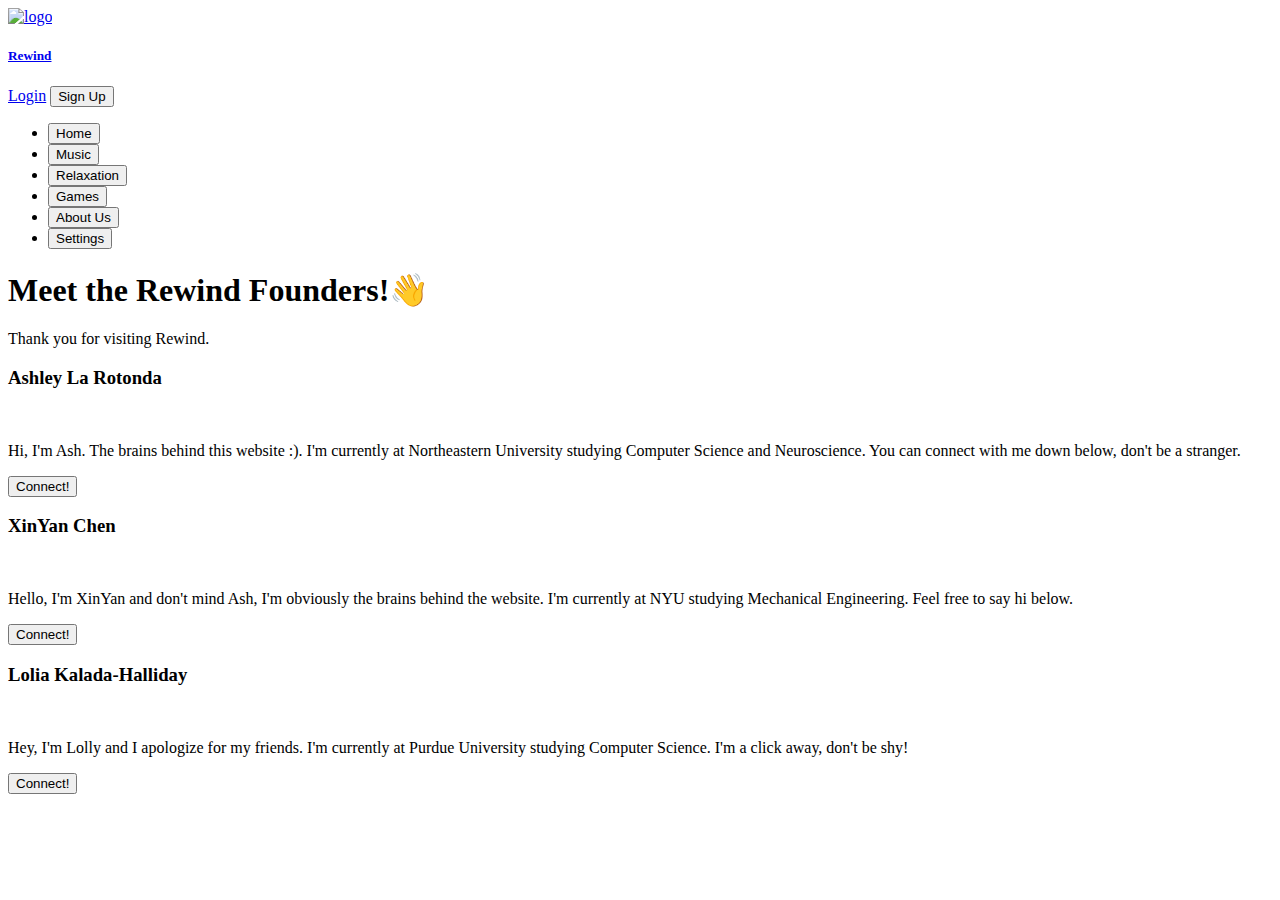
==== contact.html @ fcebe826 "button before" ====
<!DOCTYPE html>
<html>

<head>
  <meta charset="utf-8">
  <meta name="viewport" content="width=device-width">
  <title>Rewind</title>
  <link href="contact.css" rel="stylesheet" type="text/css" />
  
</head>

<body>
  <div id="navbar_section">
    <div id="left">
      <div class="menu-btn">
        <div class="menu-btn_find"></div>
      </div>
      <a href="index.html" id="logo">
        <img id="logo_pic" src="https://lh3.googleusercontent.com/CJGlx2sQIm7_RsFqMHugMgieWt357fe48y6sBMqJ2SidjnZO6j3lNCVeOFEhbpNj7z5M7M1NPtlimZKpOV5d7rntAbEwAKeG8s3EVugQh0FwCJUhHkbfxslyoZWo4DuBKP5JKW1nVA=w2400" alt="logo">
        <h5 id="logo_words">Rewind</h5>
      </a>
    </div>
    <div id="sign">
      <a href="#" id="login">Login</a>
      <a href="#"><button id="signin">Sign Up</button></a>
    </div>
  </div>
  <section id="side_bar" class="hidden">
    <ul id="menu">
      <li><a href="home.html"><button class="inactive">Home</button></a></li>
      <li><a href="music.html"><button class="inactive">Music</button></a></li>
      <li><a href="relaxation.html"><button class="inactive">Relaxation</button></a></li>
      <li><a href="games.html"><button class="inactive">Games</button></a></li>
      <li><a href="contact.html"><button class="active">About Us</button></a></li>
      <li><a href="settings.html"><button class="inactive">Settings</button></a></li>
    </ul>
  </section>

  <section>
    <h1 id="title">Meet the Rewind Founders!👋</h1>
    <p id="note">Thank you for visiting Rewind.</p>
    <section>
      <div id="cardsSection">
        <div class="eachCard">
          <div class="content">
            <h3>Ashley La Rotonda</h3>
            <img src="" alt="">
            <p>Hi, I'm Ash. The brains behind this website :). I'm currently at Northeastern University studying Computer Science and Neuroscience. You can connect with me down below, don't be a stranger. </p>
          </div>            
          <a href="https://www.linkedin.com/in/ashleyjlr" target="_blank"><button>Connect!</button></a>
        </div>
        <div class="eachCard">
          <div class="content">
            <h3>XinYan Chen</h3>
            <img src="" alt="">
            <p>Hello, I'm XinYan and don't mind Ash, I'm obviously the brains behind the website. I'm currently at NYU studying Mechanical Engineering. Feel free to say hi below.  </p>
          </div>            
          <a href="https://www.linkedin.com/in/xinyanc" target="_blank"><button>Connect!</button></a>
        </div>
        <div class="eachCard">
          <div class="content">
            <h3>Lolia Kalada-Halliday</h3>
            <img src="" alt="">
            <p>Hey, I'm Lolly and I apologize for my friends. I'm currently at Purdue University studying Computer Science. I'm a click away, don't be shy!   </p>
          </div>            
          <a href="https://www.linkedin.com/in/lolia-kalada-halliday-69810a203/" target="_blank"><button>Connect!</button></a>
        </div>
      </div>
      </div>
    </section>
  </section>

  



  
  <script src="contact.js"></script>

  <script src="https://replit.com/public/js/replit-badge.js" theme="blue" defer></script> 
</body>

</html>
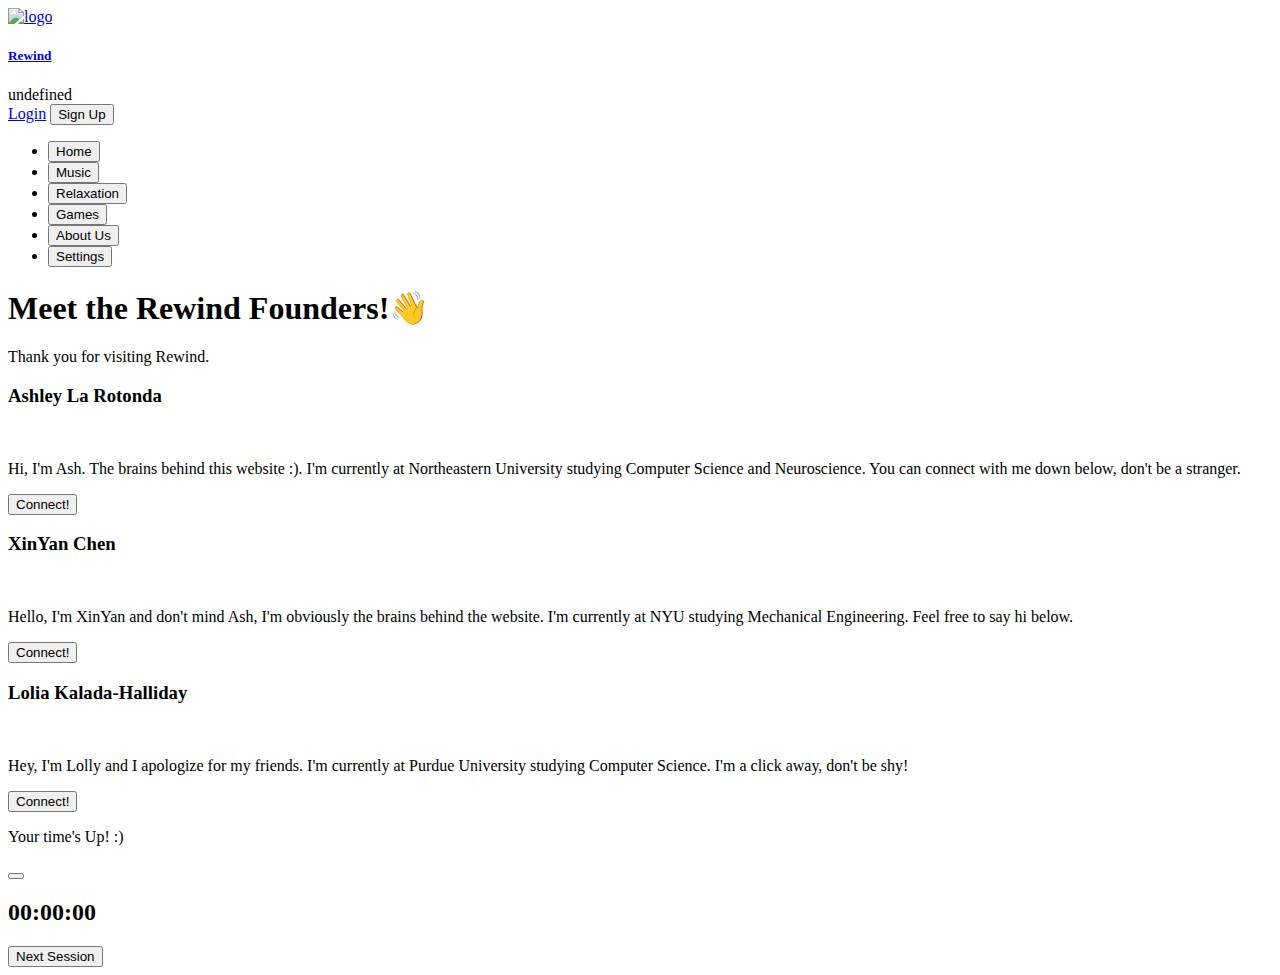
==== commit eba636d6: "added popup modal when time's up" ====
--- a/contact.html
+++ b/contact.html
@@ -20,6 +20,11 @@
         <h5 id="logo_words">Rewind</h5>
       </a>
     </div>
+    <div id="clock">
+<!--       <button id="work">V</button>
+      <button id="relax">V</button> -->
+      <p>00:00:00</p>
+    </div>
     <div id="sign">
       <a href="#" id="login">Login</a>
       <a href="#"><button id="signin">Sign Up</button></a>
@@ -40,9 +45,10 @@
     <h1 id="title">Meet the Rewind Founders!👋</h1>
     <p id="note">Thank you for visiting Rewind.</p>
     <section>
-      <div id="cardsSection">
-        <div class="eachCard">
-          <div class="content">
+      <div class="card">
+        <div class="card__inner">
+          <div class="card__face card__face--front">
+            
             <h3>Ashley La Rotonda</h3>
             <img src="" alt="">
             <p>Hi, I'm Ash. The brains behind this website :). I'm currently at Northeastern University studying Computer Science and Neuroscience. You can connect with me down below, don't be a stranger. </p>
@@ -70,14 +76,28 @@
     </section>
   </section>
 
+  <div class="modal"  id="timesUpModal">
+    <div class="modal-background"></div>
+    <div class="modal-card">
+      <header class="modal-card-head">
+        <p class="modal-card-title">Your time's Up! :)</p>
+        <button class="delete" aria-label="close"></button>
+      </header>
+      <section class="modal-card-body">
+        <h2>00:00:00</h2>
+        <a href="home.html"><button id="nextSes">Next Session</button></a>
+      </section>
+    </div>
+  </div>
+
   
-
 
 
   
   <script src="contact.js"></script>
+  <script src="navTimer.js"></script>
 
-  <script src="https://replit.com/public/js/replit-badge.js" theme="blue" defer></script> 
+<!--   <script src="https://replit.com/public/js/replit-badge.js" theme="blue" defer></script>  -->
 </body>
 
 </html>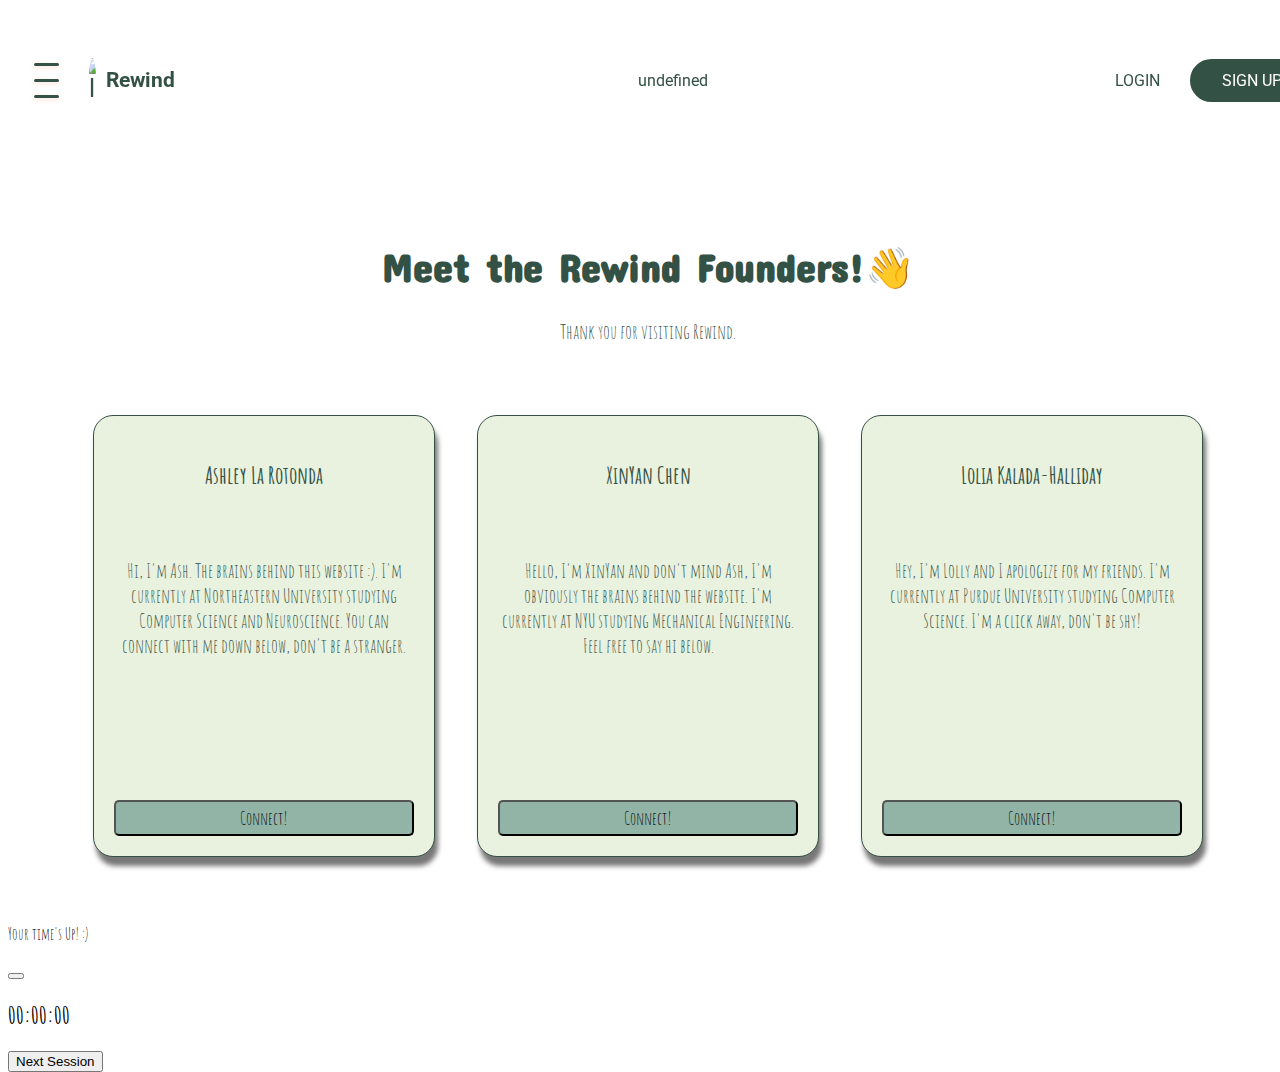
==== commit 5b32693e: "full version" ====
--- a/contact.html
+++ b/contact.html
@@ -45,10 +45,9 @@
     <h1 id="title">Meet the Rewind Founders!👋</h1>
     <p id="note">Thank you for visiting Rewind.</p>
     <section>
-      <div class="card">
-        <div class="card__inner">
-          <div class="card__face card__face--front">
-            
+      <div id="cardsSection">
+        <div class="eachCard">
+          <div class="content">
             <h3>Ashley La Rotonda</h3>
             <img src="" alt="">
             <p>Hi, I'm Ash. The brains behind this website :). I'm currently at Northeastern University studying Computer Science and Neuroscience. You can connect with me down below, don't be a stranger. </p>
@@ -84,7 +83,7 @@
         <button class="delete" aria-label="close"></button>
       </header>
       <section class="modal-card-body">
-        <h2>00:00:00</h2>
+        <h2 class="title is-center">00:00:00</h2>
         <a href="home.html"><button id="nextSes">Next Session</button></a>
       </section>
     </div>
--- a/contact.css
+++ b/contact.css
@@ -0,0 +1,238 @@
+@import url('https://fonts.googleapis.com/css2?family=Roboto:wght@700&display=swap');
+@import url('https://fonts.googleapis.com/css2?family=Archivo:wght@500&display=swap');
+@import url('https://fonts.googleapis.com/css2?family=Concert+One&display=swap');
+@import url('https://fonts.googleapis.com/css2?family=Amatic+SC:wght@700&display=swap');
+
+@import "https://cdn.jsdelivr.net/npm/bulma@0.9.4/css/bulma.min.css";
+
+html, body {
+  height: 100%;
+  width: 100%;
+  font-family: 'Amatic SC', cursive;
+}
+#title{
+  font-size: 45px;
+  font-family: 'Concert One', cursive;
+}
+#subtitle{
+  font-size: 25px;
+  font-family: 'Concert One', cursive;
+  text-align: center;
+  color: #335145;
+}
+
+
+#navbar_section{
+  position: sticky;
+  z-index: 100;
+  width: 100%;
+  display: flex;
+  align-items: center;
+  justify-content: space-between;
+  color: #335145;
+  top: 0;
+  left: 0;
+  padding: 2%;
+/*   padding-left: 2%;
+  padding-right: 2%;  */
+  font-family: 'Roboto', sans-serif;
+}
+#logo_pic{
+  width: 5%;
+  height: 5%;
+  border-radius: 50%;
+}
+#logo{
+  font-size: 25px;
+  display: flex;
+  align-items: center;
+  text-decoration: none;
+  color: #335145;
+  gap: 10px;
+}
+#logo_words:hover{
+  color: #92B4A7; 
+  transition-duration: 0.5s;
+}
+#sign{
+  display: flex;
+  align-items: center;
+  gap: 30px;
+}
+#signin{
+  border-radius: 50px;
+  background-color: #335145; 
+  border: 2px solid #335145;
+  color: white;
+  padding: 10px 30px;
+  text-align: center;
+  text-decoration: none;
+  text-transform: uppercase;
+  display: inline-block;
+  font-family: 'Roboto', sans-serif;
+  font-size: 16px;
+}
+#signin:hover{
+  border: 2px solid #335145;
+  background: transparent;
+  color: #335145; 
+  transition-duration: 0.3s;
+}
+#login{
+  text-decoration: none;
+  text-transform: uppercase;
+  color: #335145;
+  display: inline-block;
+  font-family: 'Roboto', sans-serif;
+  font-size: 16px;
+}
+#login:hover{
+  color: #92B4A7;
+  transition-duration: 0.3s;
+}
+#left{
+  display: flex;
+  justify-content: center;
+  align-items: center;
+  gap: 30px;
+}
+.menu-btn {
+  position: relative;
+  display: flex;
+  justify-content: center;
+  align-items: center;
+/*   width: 80px;
+  height: 80px; */
+  cursor: pointer;
+  transition: all .5s ease-in-out;
+  /* border: 3px solid #fff; */
+}
+.menu-btn_find {
+  width: 25px;
+  height: 3px;
+  background: #335145;
+  border-radius: 5px;
+  box-shadow: 0 2px 5px rgba(255,101,47,.2);
+  transition: all .5s ease-in-out;
+}
+.menu-btn_find::before,
+.menu-btn_find::after {
+  content: '';
+  position: absolute;
+  width: 25px;
+  height: 3px;
+  background: #335145;
+  border-radius: 5px;
+  box-shadow: 0 2px 5px rgba(255,101,47,.2);
+  transition: all .5s ease-in-out;
+}
+.menu-btn_find::before {
+  transform: translateY(-16px);
+}
+.menu-btn_find::after {
+  transform: translateY(16px);
+}
+/* ANIMATION */
+.menu-btn.open .menu-btn_find {
+  transform: translateX(-50px);
+  background: transparent;
+  box-shadow: none;
+}
+.menu-btn.open .menu-btn_find::before {
+  transform: rotate(45deg) translate(35px, -35px);
+}
+.menu-btn.open .menu-btn_find::after {
+  transform: rotate(-45deg) translate(35px, 35px);
+}
+#side_bar{
+  background-color: #B6CB9E;
+  top: 0;
+  left: 0;
+  height: 100vh;
+  width: 35vh;
+  position: absolute;
+  display: none;
+/*   align-items: center; */
+  padding-top: 5%;
+  border-radius: 20px;
+  z-index: 90;
+}
+#menu{
+  list-style-type: none;
+  width: 100vh;
+  margin-left: 10%;
+  padding: 0;
+}
+#menu button{
+  width: 100%;
+  margin: 10px 0;
+  padding: 10%;
+  text-decoration: none;
+  text-transform: uppercase;
+  color: #335145;
+  background-color: #B6CB9E;
+  display: inline-block;
+  font-family: 'Roboto', sans-serif;
+  font-size: 16px;
+  border: none;
+  outline: none;
+} 
+.active{
+  background-color: white !important;
+  border-top-left-radius: 25px;
+  border-bottom-left-radius: 25px;
+}
+.inactive:hover{
+  color: white !important;
+  transition-duration: 0.3s;
+}
+#title{
+  text-align: center;
+  padding-top: 5%;
+  color: #335145;
+  font-size: 40px;
+}
+#note{
+  text-align: center;
+  color: #335145;
+  font-size: 20px;
+}
+#cardsSection {
+  display: flex;
+  justify-content: space-around;
+  padding: 4% 5%;
+}
+.eachCard {
+  text-align: center;
+  color: #335145;
+  display: flex;
+  flex-direction: column;
+  justify-content: space-between;
+  width: 300px;
+  border: 1px solid #335145;
+  background-color: #E9F1DF;
+  min-height: 400px;
+  padding: 20px;
+  border-radius: 20px;
+  box-shadow: 3px 9px 5px #777;
+  font-size: 20px;
+}
+.eachCard:hover {
+  box-shadow: 3px 15px 8px #999;
+  transform: translateY(-10px);
+}
+.eachCard button {
+  border-radius: 5px;
+  padding: 5px;
+  background-color: #92B4A7;
+  font-family: 'Amatic SC', cursive;
+  font-size: 18px;
+  width: 100%;
+}
+.eachCard button:hover {
+  border-radius: 5px;
+  padding: 5px;
+  background-color: #335145;
+  color: white;
+  width: 100%;
+}